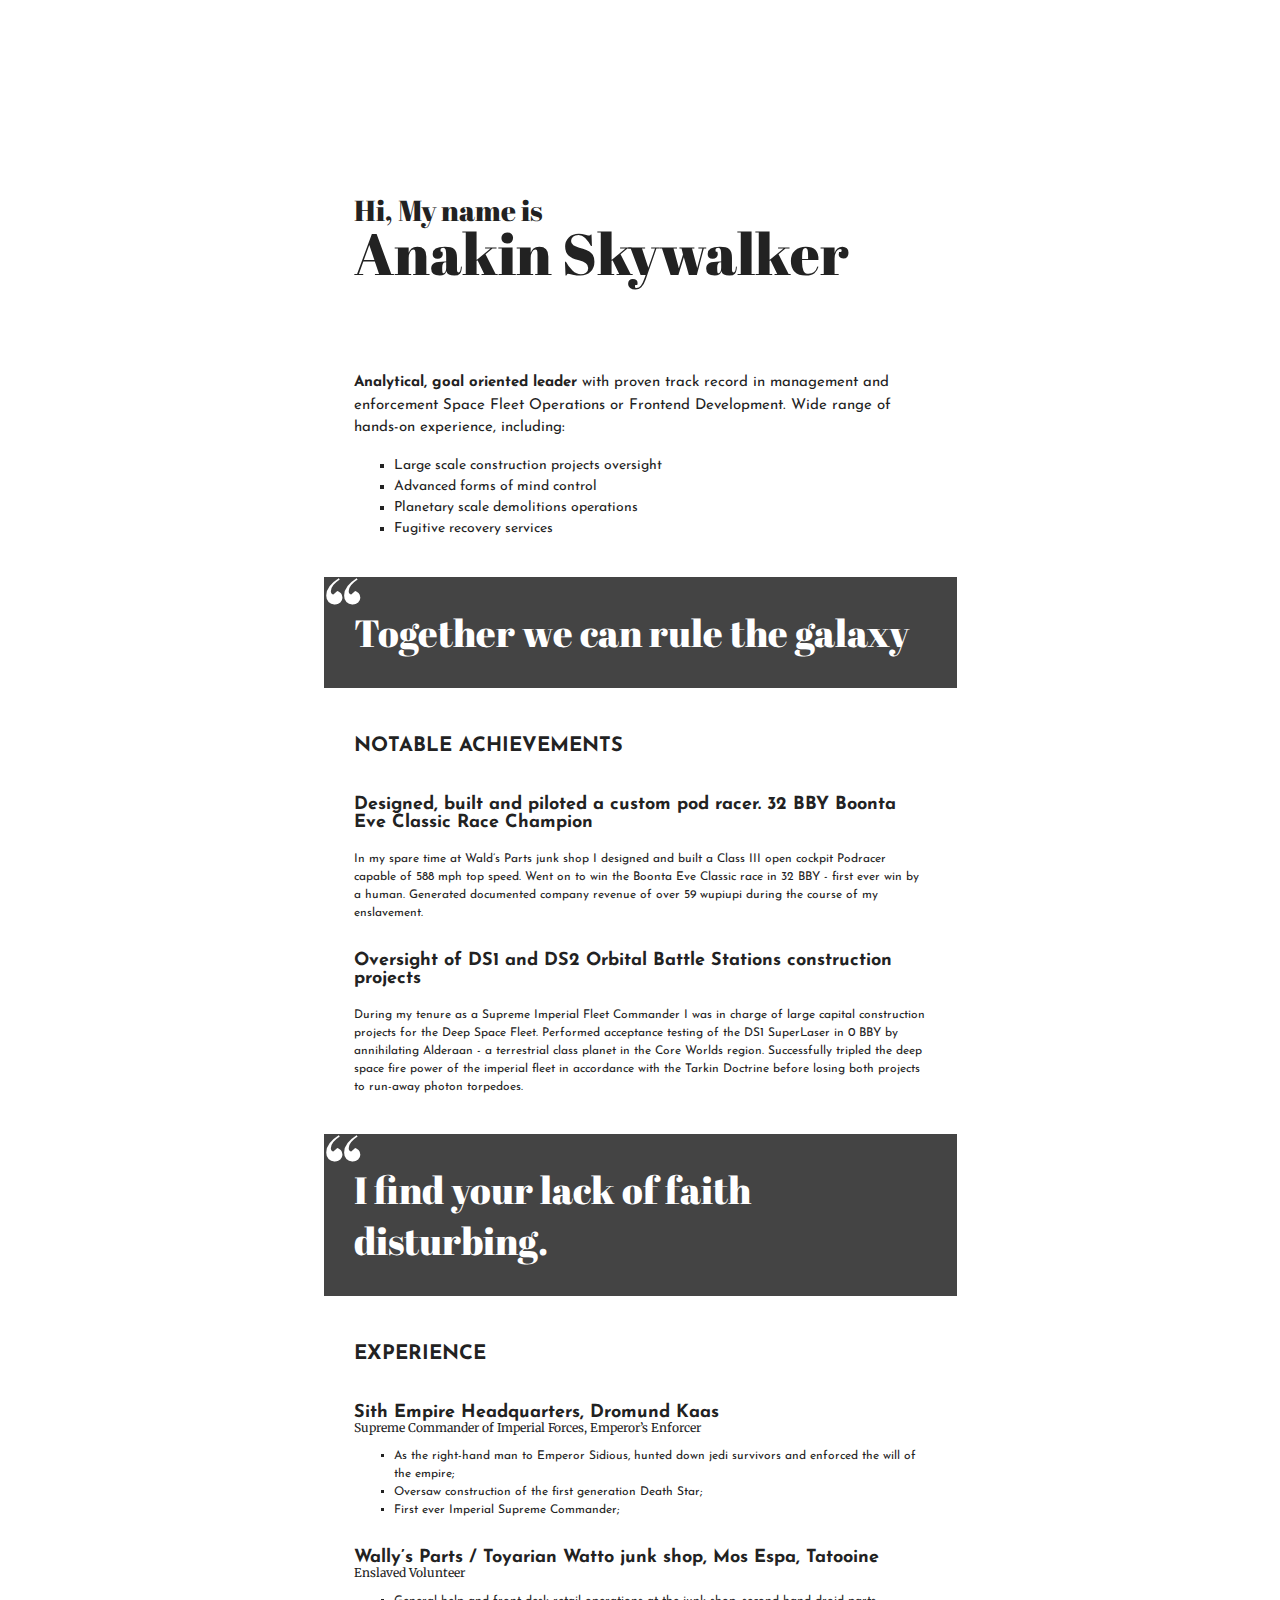
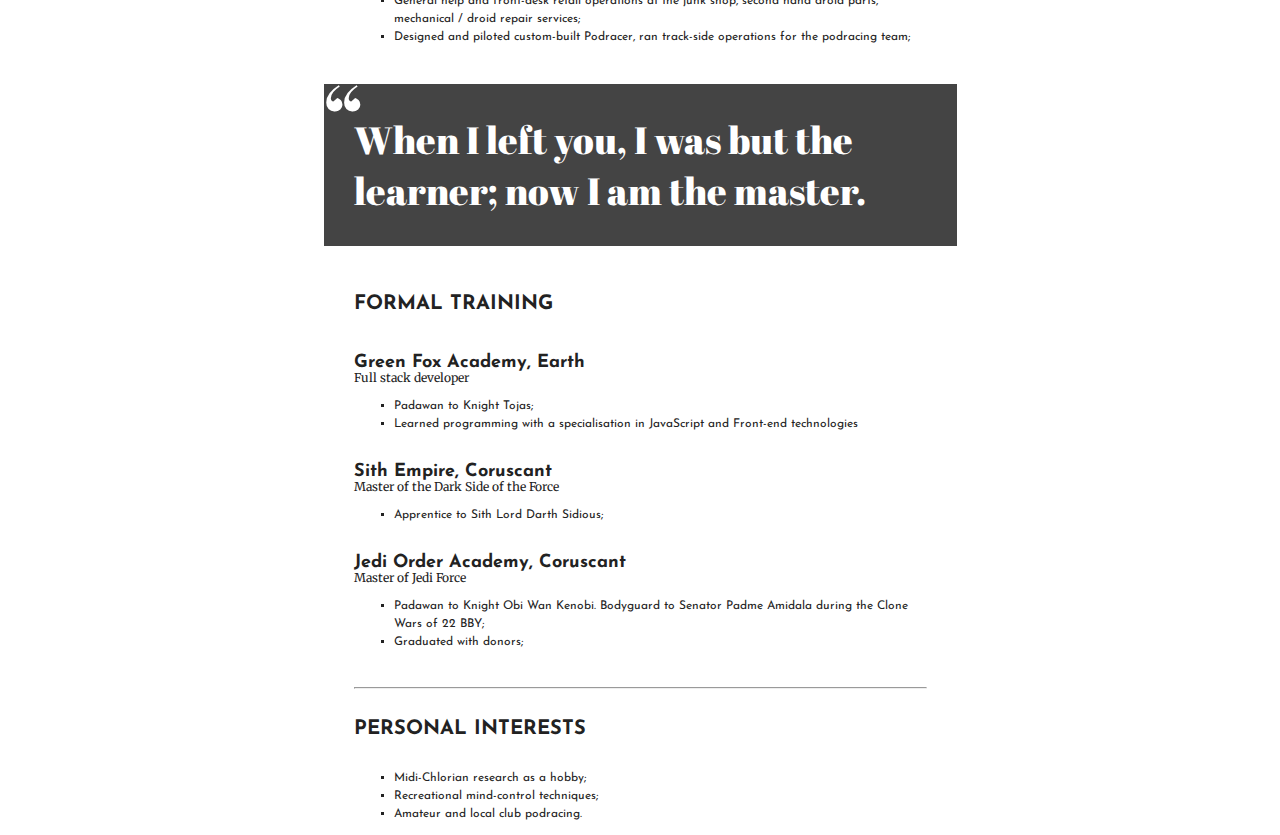
==== index.html @ e58c0345 "Added index.html and css file" ====
<!DOCTYPE html>
<html lang="en">
<head>
    <meta charset="UTF-8">
    <meta name="viewport" content="width=device-width, initial-scale=1.0">
    <link href="https://fonts.googleapis.com/css2?family=Abril+Fatface&display=swap" rel="stylesheet"> 
    <link href="https://fonts.googleapis.com/css2?family=Josefin+Sans:wght@300&display=swap" rel="stylesheet"> 
    <link href="https://fonts.googleapis.com/css2?family=Merriweather:ital,wght@1,300&display=swap" rel="stylesheet">     
    <link rel="stylesheet" href="style.css">
    <title>Document</title>
</head>
<body>
    <div>
        <header>
          <p id="elso">Hi, My name is</p>
          <p id="masodik">Anakin Skywalker</p> 
        </header>
        
        <p class="bekezdes"><b>Analytical, goal oriented leader</b> with proven track record in management and enforcement Space Fleet Operations or Frontend Development. Wide range of hands-on experience, including:</p>
        <ul class="lista">
          <li>Large scale construction projects oversight</li>
          <li>Advanced forms of mind control</li>
          <li>Planetary scale demolitions operations</li>
          <li>Fugitive recovery services</li>
        </ul>
        <blockquote>Together we can rule the galaxy</blockquote>
        <p class="focim">Notable achievements</p>
        <p class="cim">Designed, built and piloted a custom pod racer. 32 BBY Boonta Eve Classic Race Champion</p>
        <p class="leiras">In my spare time at Wald’s Parts junk shop I designed and built a Class III open cockpit Podracer capable of 588 mph top speed. Went on to win the Boonta Eve Classic race in 32 BBY - first ever win by a human. Generated documented company revenue of over 59 wupiupi during the course of my enslavement.</p>
        <p class="cim">Oversight of DS1 and DS2 Orbital Battle Stations construction projects</p>
        <p class="leiras">During my tenure as a Supreme Imperial Fleet Commander I was in charge of large capital construction projects for the Deep Space Fleet. Performed acceptance testing of the DS1 SuperLaser in 0 BBY by annihilating Alderaan - a terrestrial class planet in the Core Worlds region. Successfully tripled the deep space fire power of the imperial fleet in accordance with the Tarkin Doctrine before losing both projects to run-away photon torpedoes.</p>
        <blockquote>I find your lack of faith disturbing.</blockquote>
        <p class="focim">Experience</p>
        <p class="cim">Sith Empire Headquarters, Dromund Kaas</p>
        <p class="alcim">Supreme Commander of Imperial Forces, Emperor’s Enforcer</p>
        <ul class="leiras">
          <li>As the right-hand man to Emperor Sidious, hunted down jedi survivors and enforced the will of the empire;</li>
          <li>Oversaw construction of the first generation Death Star;</li>
          <li>First ever Imperial Supreme Commander;</li>
        </ul>
        <p class="cim">Wally’s Parts / Toyarian Watto junk shop, Mos Espa, Tatooine</p>
        <p class="alcim">Enslaved Volunteer</p>
        <ul class="leiras">
          <li>General help and front-desk retail operations at the junk shop, second hand droid parts, mechanical / droid repair services;</li>
          <li>Designed and piloted custom-built Podracer, ran track-side operations for the podracing team;</li>
        </ul>
        <blockquote>When I left you, I was but the learner; now I am the master.</blockquote>
        <p class="focim">Formal training</p>
        <p class="cim">Green Fox Academy, Earth</p>
        <p class="alcim">Full stack developer</p>
        <ul class="leiras">
          <li>Padawan to Knight Tojas;</li>
          <li>Learned programming with a specialisation in JavaScript and Front-end technologies</li>
        </ul>
        <p class="cim">Sith Empire, Coruscant</p>
        <p class="alcim">Master of the Dark Side of the Force</p>
        <ul class="leiras">
          <li>Apprentice to Sith Lord Darth Sidious;</li>
        </ul>
        <p class="cim">Jedi Order Academy, Coruscant</p>
        <p class="alcim">Master of Jedi Force</p>
        <ul class="leiras">
          <li>Padawan to Knight Obi Wan Kenobi. Bodyguard to Senator Padme Amidala during the Clone Wars of 22 BBY;</li>
          <li>Graduated with donors;</li>
        </ul>
        <br>
        <hr>
        <p class="focim">Personal interests</p>
        <ul class="leiras">
          <li>Midi-Chlorian research as a hobby;</li>
          <li>Recreational mind-control techniques;</li>
          <li>Amateur and local club podracing.</li>
        </ul>
      </div>
</body>
</html>
---- style.css ----
body {
  margin: auto;  
  background-image: url('https://raw.githubusercontent.com/green-fox-academy/stayathome-syllabus/master/week01/assets/first-website-header.png');
  background-size: 100%;
  background-repeat: no-repeat;
  display: flex;
  justify-content: center;
  font-family: 'Josefin Sans', sans-serif;
  color: #222;
}

div {
  padding-top: 195px;
  width: 573px;
/*   border: 1px solid #222;   */
}

#elso, #masodik {
  line-height: 1em;
  margin: 0;
}

#elso {
  font-size: 29px;
}

#masodik {
  font-size: 58px;
}

blockquote::before {  
  position:absolute;
  content: "\201C";  
  left:-2px; 
  display:block; 
  top:-28px; 
  font-size: 2.5em;
  line-height: -0.1em;
  vertical-align: -0.1em;
  /* then the styling */
}

blockquote {
  position:relative;
  background: #444;
  color: white;  
  margin-left: -30px;
  margin-right: -30px;
  padding: 30px;
  font-size: 38px;
}

header, blockquote {
        font-family: 'Abril Fatface', cursive;
}

header {
  margin-bottom: 90px;
}

.bekezdes {
  line-height: 150%;
  font-size: 15px;
}

.lista {
    font-size: 14px;
}

ul {
  list-style-type: square;
  line-height: 150%
}

.focim {
  text-transform: uppercase;
  font-weight: bold;
  font-size: 20px;
  line-height: 200%;
}

.cim {
  font-weight: bold;
  font-size: 18px;
  margin-top: 30px;
}

.alcim {
  font-family: 'Merriweather', serif;
  font-size: 12px;  
  margin-top: -20px;
/*   font-weight: bold; */
}

.leiras {
  font-size: 12px;  
  line-height: 150%;
}
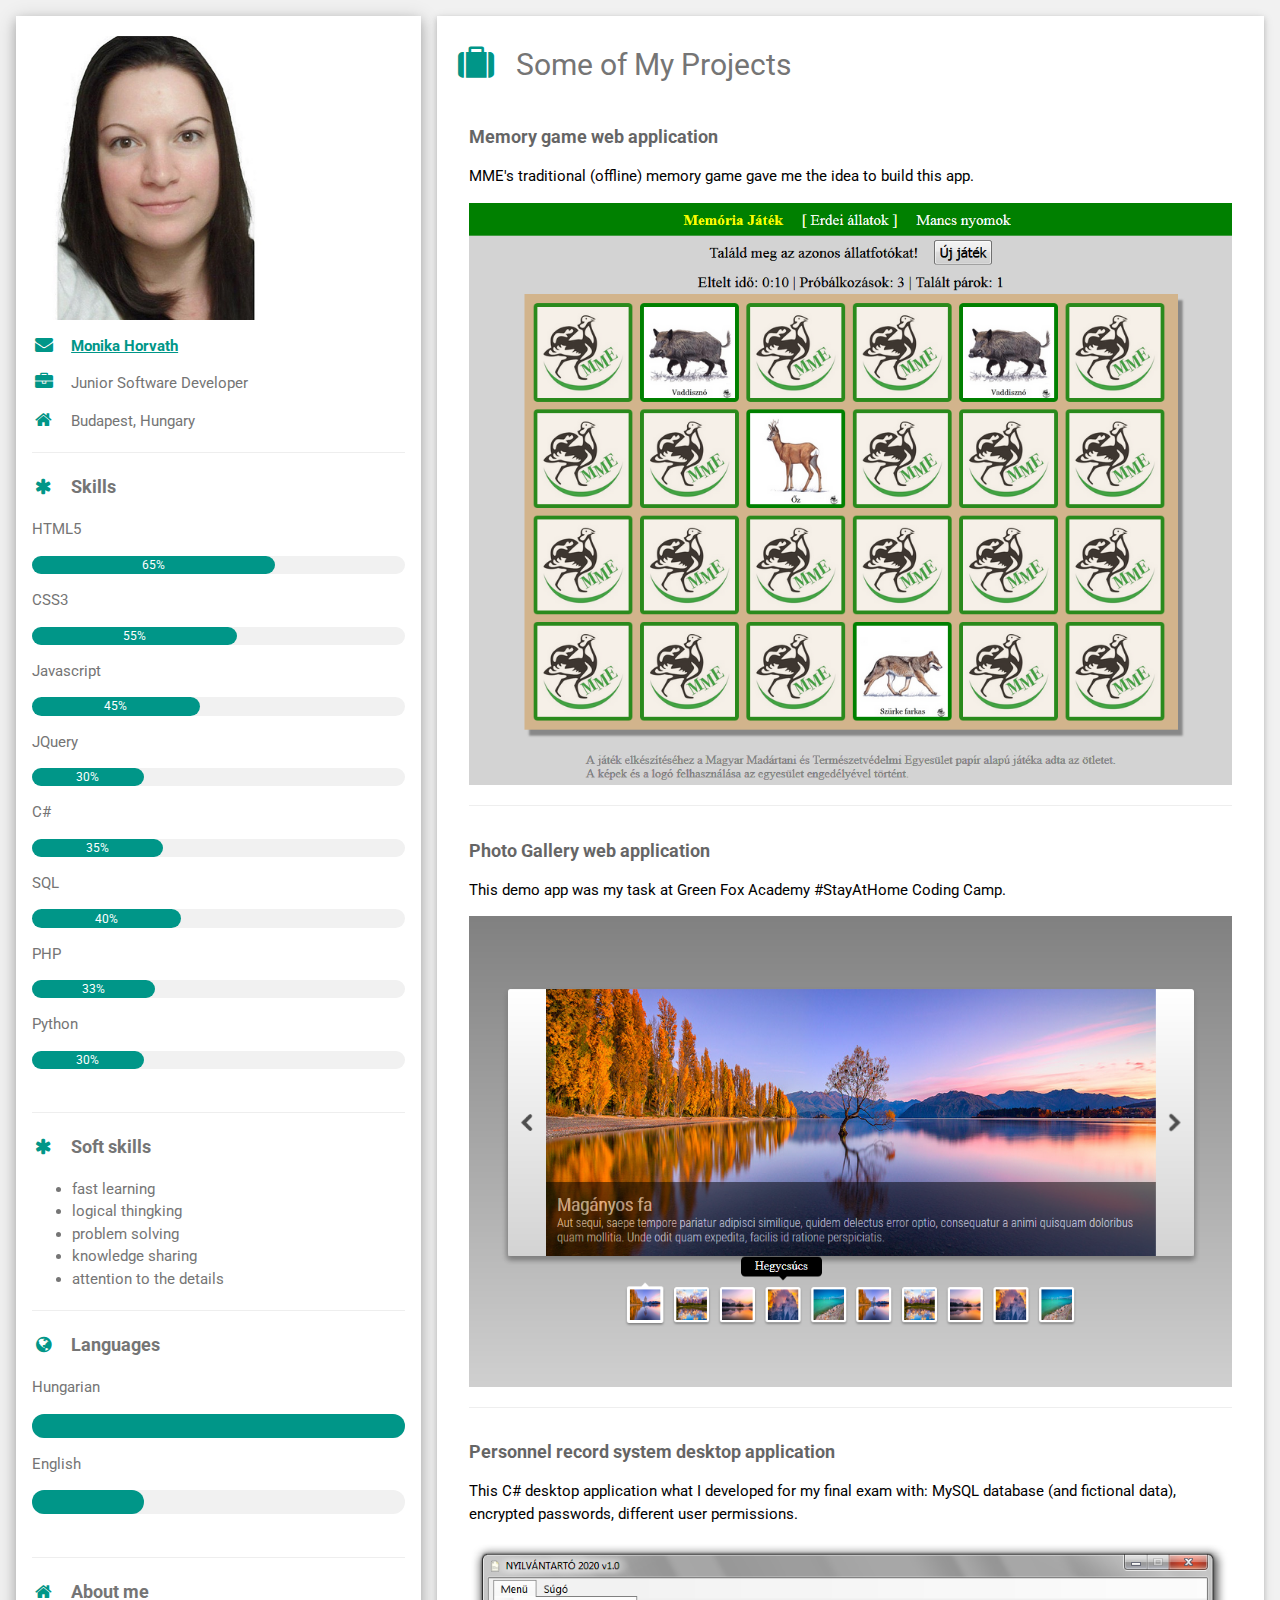
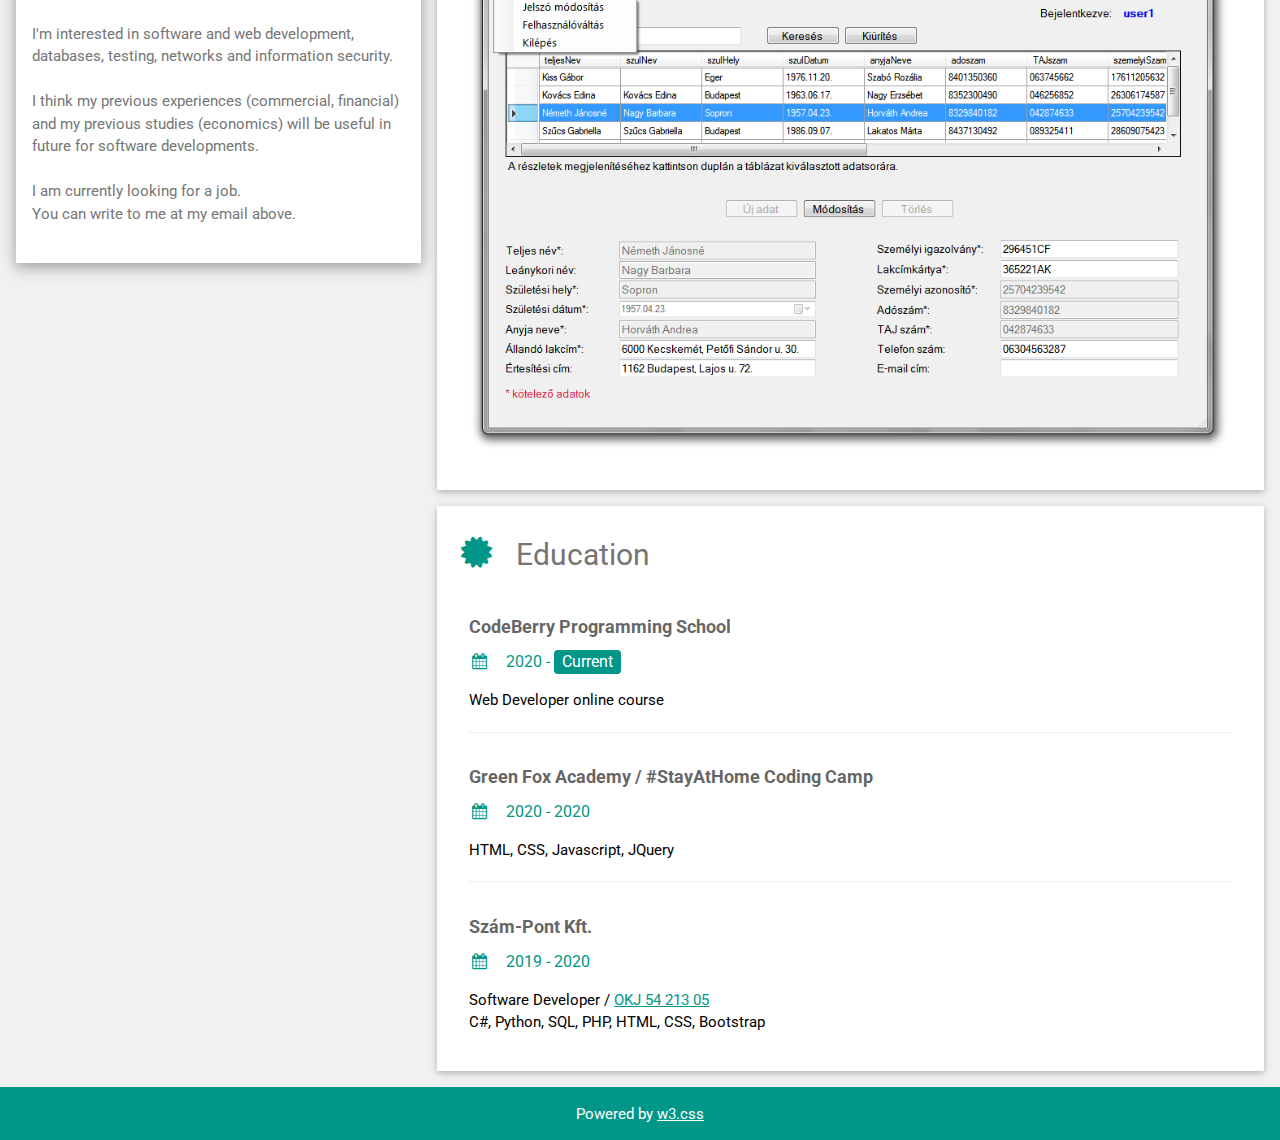
==== commit f108725c: "changed home page" ====
--- a/index.html
+++ b/index.html
@@ -1,76 +1,164 @@
 <!DOCTYPE html>
-<html lang="en">
-<head>
-    <meta charset="UTF-8">
-    <meta name="viewport" content="width=device-width, initial-scale=1.0">
-    <link href="https://fonts.googleapis.com/css2?family=Abril+Fatface&display=swap" rel="stylesheet"> 
-    <link href="https://fonts.googleapis.com/css2?family=Josefin+Sans:wght@300&display=swap" rel="stylesheet"> 
-    <link href="https://fonts.googleapis.com/css2?family=Merriweather:ital,wght@1,300&display=swap" rel="stylesheet">     
-    <link rel="stylesheet" href="style.css">
-    <title>Document</title>
-</head>
-<body>
-    <div>
-        <header>
-          <p id="elso">Hi, My name is</p>
-          <p id="masodik">Anakin Skywalker</p> 
-        </header>
-        
-        <p class="bekezdes"><b>Analytical, goal oriented leader</b> with proven track record in management and enforcement Space Fleet Operations or Frontend Development. Wide range of hands-on experience, including:</p>
-        <ul class="lista">
-          <li>Large scale construction projects oversight</li>
-          <li>Advanced forms of mind control</li>
-          <li>Planetary scale demolitions operations</li>
-          <li>Fugitive recovery services</li>
-        </ul>
-        <blockquote>Together we can rule the galaxy</blockquote>
-        <p class="focim">Notable achievements</p>
-        <p class="cim">Designed, built and piloted a custom pod racer. 32 BBY Boonta Eve Classic Race Champion</p>
-        <p class="leiras">In my spare time at Wald’s Parts junk shop I designed and built a Class III open cockpit Podracer capable of 588 mph top speed. Went on to win the Boonta Eve Classic race in 32 BBY - first ever win by a human. Generated documented company revenue of over 59 wupiupi during the course of my enslavement.</p>
-        <p class="cim">Oversight of DS1 and DS2 Orbital Battle Stations construction projects</p>
-        <p class="leiras">During my tenure as a Supreme Imperial Fleet Commander I was in charge of large capital construction projects for the Deep Space Fleet. Performed acceptance testing of the DS1 SuperLaser in 0 BBY by annihilating Alderaan - a terrestrial class planet in the Core Worlds region. Successfully tripled the deep space fire power of the imperial fleet in accordance with the Tarkin Doctrine before losing both projects to run-away photon torpedoes.</p>
-        <blockquote>I find your lack of faith disturbing.</blockquote>
-        <p class="focim">Experience</p>
-        <p class="cim">Sith Empire Headquarters, Dromund Kaas</p>
-        <p class="alcim">Supreme Commander of Imperial Forces, Emperor’s Enforcer</p>
-        <ul class="leiras">
-          <li>As the right-hand man to Emperor Sidious, hunted down jedi survivors and enforced the will of the empire;</li>
-          <li>Oversaw construction of the first generation Death Star;</li>
-          <li>First ever Imperial Supreme Commander;</li>
-        </ul>
-        <p class="cim">Wally’s Parts / Toyarian Watto junk shop, Mos Espa, Tatooine</p>
-        <p class="alcim">Enslaved Volunteer</p>
-        <ul class="leiras">
-          <li>General help and front-desk retail operations at the junk shop, second hand droid parts, mechanical / droid repair services;</li>
-          <li>Designed and piloted custom-built Podracer, ran track-side operations for the podracing team;</li>
-        </ul>
-        <blockquote>When I left you, I was but the learner; now I am the master.</blockquote>
-        <p class="focim">Formal training</p>
-        <p class="cim">Green Fox Academy, Earth</p>
-        <p class="alcim">Full stack developer</p>
-        <ul class="leiras">
-          <li>Padawan to Knight Tojas;</li>
-          <li>Learned programming with a specialisation in JavaScript and Front-end technologies</li>
-        </ul>
-        <p class="cim">Sith Empire, Coruscant</p>
-        <p class="alcim">Master of the Dark Side of the Force</p>
-        <ul class="leiras">
-          <li>Apprentice to Sith Lord Darth Sidious;</li>
-        </ul>
-        <p class="cim">Jedi Order Academy, Coruscant</p>
-        <p class="alcim">Master of Jedi Force</p>
-        <ul class="leiras">
-          <li>Padawan to Knight Obi Wan Kenobi. Bodyguard to Senator Padme Amidala during the Clone Wars of 22 BBY;</li>
-          <li>Graduated with donors;</li>
-        </ul>
-        <br>
-        <hr>
-        <p class="focim">Personal interests</p>
-        <ul class="leiras">
-          <li>Midi-Chlorian research as a hobby;</li>
-          <li>Recreational mind-control techniques;</li>
-          <li>Amateur and local club podracing.</li>
-        </ul>
+<html>
+<title>Monika Horvath</title>
+<meta charset="UTF-8">
+<meta name="viewport" content="width=device-width, initial-scale=1">
+<link rel="stylesheet" href="https://www.w3schools.com/w3css/4/w3.css">
+<link rel='stylesheet' href='https://fonts.googleapis.com/css?family=Roboto'>
+<link rel="stylesheet" href="https://cdnjs.cloudflare.com/ajax/libs/font-awesome/4.7.0/css/font-awesome.min.css">
+<style>
+    html,body,h1,h2,h3,h4,h5,h6 {font-family: "Roboto", sans-serif}
+</style>
+<body class="w3-light-grey">
+
+<!-- Page Container -->
+<div class="w3-content w3-margin-top" style="max-width:1400px;">
+
+  <!-- The Grid -->
+  <div class="w3-row-padding">
+  
+    <!-- Left Column -->
+    <div class="w3-third">
+    
+      <div class="w3-white w3-text-grey w3-card-4">
+        <div style="height:20px"></div>
+        <div class="w3-display-container">
+          <img src="images/monikah.jpg" style="width:70%" alt="profil picture">          
+        </div>
+        <div class="w3-container">
+            <p><i class="fa fa-envelope fa-fw w3-margin-right w3-large w3-text-teal"></i><a href="mailto:monika.horvath@mensa.hu" style="color:#009688"><b>Monika Horvath</b></a></p>
+          <p><i class="fa fa-briefcase fa-fw w3-margin-right w3-large w3-text-teal"></i>Junior Software Developer</p>
+          <p><i class="fa fa-home fa-fw w3-margin-right w3-large w3-text-teal"></i>Budapest, Hungary</p>                    
+          <hr>
+
+          <p class="w3-large"><b><i class="fa fa-asterisk fa-fw w3-margin-right w3-text-teal"></i>Skills</b></p>
+          <p>HTML5</p>
+          <div class="w3-light-grey w3-round-xlarge w3-small">
+            <div class="w3-container w3-center w3-round-xlarge w3-teal" style="width:65%">65%</div>
+          </div>
+          <p>CSS3</p>
+          <div class="w3-light-grey w3-round-xlarge w3-small">
+            <div class="w3-container w3-center w3-round-xlarge w3-teal" style="width:55%">
+              <div class="w3-center w3-text-white">55%</div>
+            </div>
+          </div>
+          <p>Javascript</p>
+          <div class="w3-light-grey w3-round-xlarge w3-small">
+            <div class="w3-container w3-center w3-round-xlarge w3-teal" style="width:45%">45%</div>
+          </div>
+          <p>JQuery</p>
+          <div class="w3-light-grey w3-round-xlarge w3-small">
+            <div class="w3-container w3-center w3-round-xlarge w3-teal" style="width:30%">30%</div>
+          </div>
+          <p>C#</p>
+          <div class="w3-light-grey w3-round-xlarge w3-small">
+            <div class="w3-container w3-center w3-round-xlarge w3-teal" style="width:35%">35%</div>
+          </div>
+          <p>SQL</p>
+          <div class="w3-light-grey w3-round-xlarge w3-small">
+            <div class="w3-container w3-center w3-round-xlarge w3-teal" style="width:40%">40%</div>
+          </div>
+          <p>PHP</p>
+          <div class="w3-light-grey w3-round-xlarge w3-small">
+            <div class="w3-container w3-center w3-round-xlarge w3-teal" style="width:33%">33%</div>
+          </div>
+          <p>Python</p>
+          <div class="w3-light-grey w3-round-xlarge w3-small">
+            <div class="w3-container w3-center w3-round-xlarge w3-teal" style="width:30%">30%</div>
+          </div>
+          <br>        
+          <hr>
+
+          <p class="w3-large"><b><i class="fa fa-asterisk fa-fw w3-margin-right w3-text-teal"></i>Soft skills</b></p>
+          <p>
+              <ul>
+                  <li>fast learning</li>
+                  <li>logical thingking</li>
+                  <li>problem solving</li>
+                  <li>knowledge sharing</li>                  
+                  <li>attention to the details</li>
+              </ul>
+          </p>
+          <hr>
+          <a href="http://fruba.hu/horvath/memorygame/"></a>
+
+          <p class="w3-large w3-text-theme"><b><i class="fa fa-globe fa-fw w3-margin-right w3-text-teal"></i>Languages</b></p>
+          <p>Hungarian</p>
+          <div class="w3-light-grey w3-round-xlarge">
+            <div class="w3-round-xlarge w3-teal" style="height:24px;width:100%"></div>
+          </div>          
+          <p>English</p>
+          <div class="w3-light-grey w3-round-xlarge">
+            <div class="w3-round-xlarge w3-teal" style="height:24px;width:30%"></div>
+          </div>
+          <br><hr>
+
+          <p class="w3-large w3-text-theme"><b><i class="fa fa-home fa-fw w3-margin-right w3-large w3-text-teal"></i>About me</b></p>          
+          <p>I'm interested in software and web development, databases, testing, networks and information security.<br><br>I think my previous experiences (commercial, financial) and my previous studies (economics) will be useful in future for software developments. <br><br>I am currently looking for a job. <br>You can write to me at my email above.</p>
+          <br>
+        </div>
+      </div><br>
+
+    <!-- End Left Column -->
+    </div>
+
+    <!-- Right Column -->
+    <div class="w3-twothird">         
+    
+      <div class="w3-container w3-card w3-white w3-margin-bottom">
+        <h2 class="w3-text-grey w3-padding-16"><i class="fa fa-suitcase fa-fw w3-margin-right w3-xxlarge w3-text-teal"></i>Some of My Projects</h2>
+        <div class="w3-container">
+          <h5 class="w3-opacity"><b>Memory game web application</b></h5>          
+          <p>MME's traditional (offline) memory game gave me the idea to build this app.</p>
+          <p><img src="images/memorygame.png" alt="memory game web application" style="width:100%;"></p>
+          <hr>
+        </div>
+        <div class="w3-container">
+          <h5 class="w3-opacity"><b>Photo Gallery web application</b></h5>          
+          <p>This demo app was my task at Green Fox Academy #StayAtHome Coding Camp.</p>
+          <p><img src="images/photogallery.png" alt="photo gallery web application" style="width:100%;"></p>
+          <hr>
+        </div>
+        <div class="w3-container">
+          <h5 class="w3-opacity"><b>Personnel record system desktop application</b></h5>          
+          <p>This C# desktop application what I developed for my final exam with: MySQL database (and fictional data), encrypted passwords, different user permissions.</p>
+          <p><img src="images/registry.png" alt="personal database desktop application" style="width:100%;"></p><br>
+        </div>
       </div>
+
+      <div class="w3-container w3-card w3-white">
+        <h2 class="w3-text-grey w3-padding-16"><i class="fa fa-certificate fa-fw w3-margin-right w3-xxlarge w3-text-teal"></i>Education</h2>            
+        <div class="w3-container">
+          <h5 class="w3-opacity"><b>CodeBerry Programming School</b></h5>
+          <h6 class="w3-text-teal"><i class="fa fa-calendar fa-fw w3-margin-right"></i>2020 - <span class="w3-tag w3-teal w3-round">Current</span></h6>
+          <p>Web Developer online course</p>
+          <hr>
+        </div>
+        <div class="w3-container">
+          <h5 class="w3-opacity"><b>Green Fox Academy / #StayAtHome Coding Camp</b></h5>
+          <h6 class="w3-text-teal"><i class="fa fa-calendar fa-fw w3-margin-right"></i>2020 - 2020</h6>
+          <p>HTML, CSS, Javascript, JQuery</p>
+          <hr>
+        </div>
+        <div class="w3-container">
+          <h5 class="w3-opacity"><b>Szám-Pont Kft.</b></h5>
+          <h6 class="w3-text-teal"><i class="fa fa-calendar fa-fw w3-margin-right"></i>2019 - 2020</h6>
+          <p>Software Developer / <a href="http://nrk.nive.hu/_cachingdbfield/b2tqa29tcGxleF9sb2NhbA,,/cGRm/M/j/k/2/M/g/,/,/54_213_05_en.pdf" target="_blank" style="color:#009688">OKJ 54 213 05</a><br> C#, Python, SQL, PHP, HTML, CSS, Bootstrap</p><br>
+        </div>
+      </div> 
+
+    <!-- End Right Column -->
+    </div>
+    
+  <!-- End Grid -->
+  </div>
+  
+  <!-- End Page Container -->
+</div>
+
+<footer class="w3-container w3-teal w3-center w3-margin-top">  
+  <p>Powered by <a href="https://www.w3schools.com/w3css/default.asp" target="_blank">w3.css</a></p>
+</footer>
+
 </body>
-</html>+</html>
